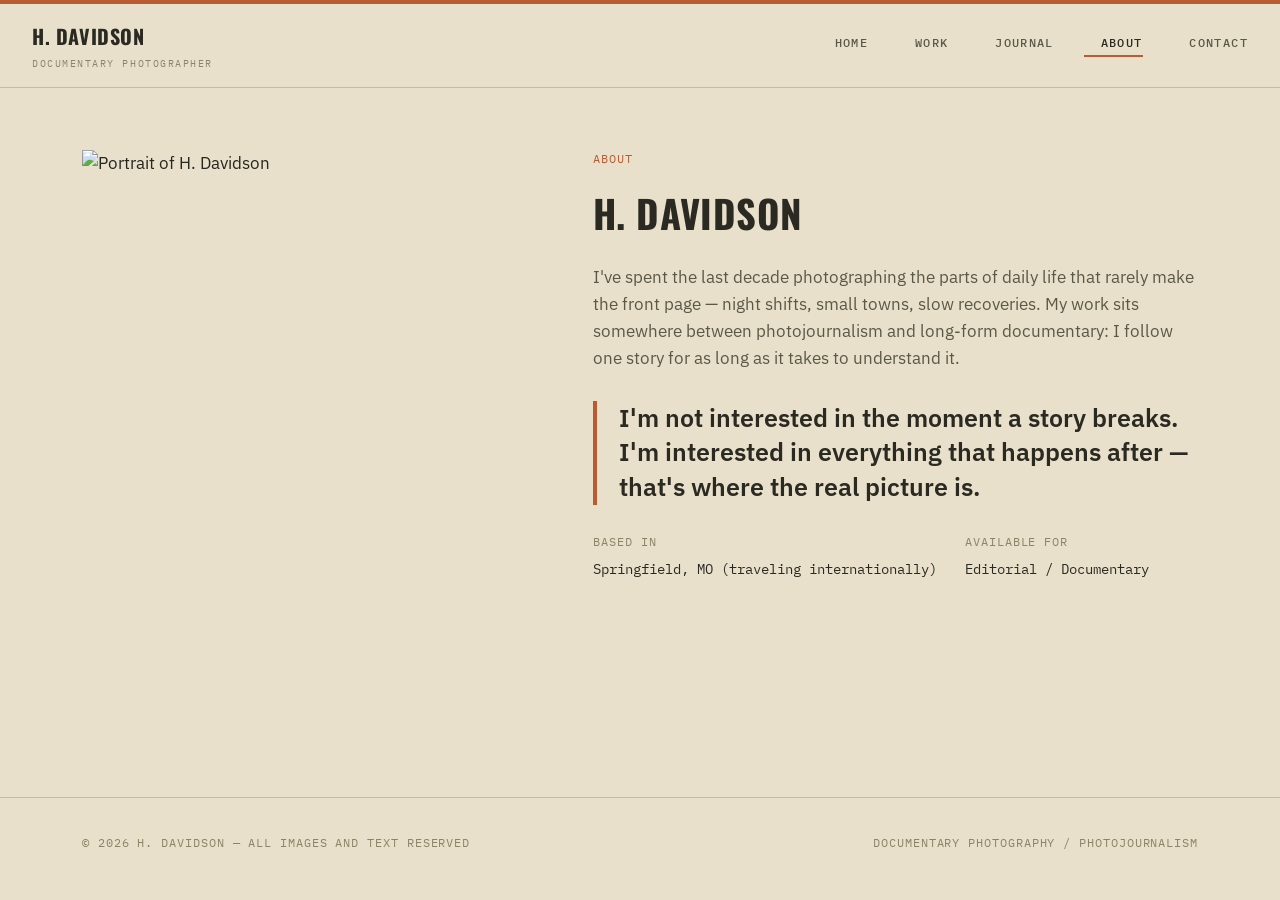
==== about.html @ dd1291f8 "Split into multi-page site with dedicated CMS-editable pages Break out about, contact, essay, journa" ====
<!DOCTYPE html>
<html lang="en">
<head>
<meta charset="UTF-8">
<meta name="viewport" content="width=device-width, initial-scale=1.0">
<title>About — H. Davidson</title>
<link rel="preconnect" href="https://fonts.googleapis.com">
<link rel="preconnect" href="https://fonts.gstatic.com" crossorigin>
<link href="https://fonts.googleapis.com/css2?family=Oswald:wght@400;500;600;700&family=IBM+Plex+Sans:wght@400;500;600;700&family=IBM+Plex+Mono:wght@400;500;600&display=swap" rel="stylesheet">
<link rel="stylesheet" href="style.css">
</head>
<body>

<header class="masthead" id="masthead" data-solid="true">
  <div class="nav-row">
    <a class="brand" href="index.html">H. Davidson
      <span class="sub">Documentary Photographer</span>
    </a>
    <button class="nav-toggle" id="navToggle" aria-label="Toggle navigation" aria-expanded="false">
      <span></span><span></span><span></span>
    </button>
    <nav class="links" id="navLinks">
      <a href="index.html">Home</a>
      <a href="work.html">Work</a>
      <a href="journal.html">Journal</a>
      <a href="about.html" class="active">About</a>
      <a href="contact.html">Contact</a>
    </nav>
  </div>
</header>

<main>
  <section style="padding-top:150px;">
    <div class="wrap about-grid">
      <div class="reveal">
        <img id="aboutPortrait" src="https://picsum.photos/seed/meridian-portrait/700/875" alt="Portrait of H. Davidson">
      </div>
      <div class="reveal">
        <div class="eyebrow mono" style="color:var(--archive-red); margin-bottom:14px;">About</div>
        <h2 style="font-size:clamp(1.8rem,3vw,2.6rem); font-weight:700; margin-bottom:20px;">H. Davidson</h2>
        <p id="aboutBio">Loading…</p>
        <blockquote id="aboutQuote"></blockquote>
        <div class="about-meta">
          <div><span class="mono">Based in</span><span class="val" id="aboutLocation">—</span></div>
          <div><span class="mono">Available for</span><span class="val">Editorial / Documentary</span></div>
        </div>
      </div>
    </div>
  </section>
</main>

<footer>
  <div class="wrap footer-row">
    <span class="mono">© 2026 H. Davidson — All images and text reserved</span>
    <span class="mono">Documentary Photography / Photojournalism</span>
  </div>
</footer>

<script src="site.js"></script>
<script>
  initSite();
  loadJSON('content/about.json').then(data => { renderAboutPage(data); initReveal(); });
</script>

</body>
</html>
---- style.css ----
:root{
  --paper:#E8E0CB;
  --paper-alt:#DCD0AE;
  --ink:#2B2A22;
  --ink-soft:#5B5847;
  --ash:#8A8468;
  --archive-red:#BC5B32;
  --field-green:#6E7548;
  --line:#C9BC98;
  --overlay-light:#F3ECDA;
  --max: 1180px;
}

*{box-sizing:border-box;}
html{scroll-behavior:smooth;}
body{
  margin:0;
  background:var(--paper);
  color:var(--ink);
  font-family:'IBM Plex Sans', Arial, sans-serif;
  font-size:17px;
  line-height:1.6;
  -webkit-font-smoothing:antialiased;
}
img{max-width:100%;display:block;}
a{color:inherit;}

h1,h2,h3,.display{
  font-family:'Oswald', 'Arial Narrow', sans-serif;
  font-weight:600;
  text-transform:uppercase;
  letter-spacing:0.01em;
  margin:0;
}
.mono{
  font-family:'IBM Plex Mono', monospace;
  letter-spacing:0.08em;
  text-transform:uppercase;
  font-size:0.72rem;
}
.wrap{max-width:var(--max); margin:0 auto; padding:0 32px;}

/* ============ NAV ============ */
header.masthead{
  position:fixed; top:0; left:0; right:0; z-index:100;
  background:rgba(232,224,203,0);
  border-top:4px solid var(--archive-red);
  border-bottom:1px solid rgba(201,188,152,0);
  transition:background .35s ease, border-color .35s ease;
}
header.masthead.scrolled, header.masthead.solid{
  background:rgba(232,224,203,0.95);
  border-bottom:1px solid var(--line);
  backdrop-filter:blur(6px);
}
.nav-row{
  display:flex; align-items:center; justify-content:space-between;
  padding:16px 32px;
}
.brand{
  font-family:'Oswald', sans-serif; font-weight:700; font-size:1.25rem;
  text-transform:uppercase; letter-spacing:0.03em; text-decoration:none; color:var(--ink);
}
.brand .sub{
  display:block; font-family:'IBM Plex Mono', monospace; font-size:0.6rem;
  letter-spacing:0.16em; text-transform:uppercase; color:var(--ash); margin-top:4px; font-weight:400;
}
nav.links{display:flex; gap:30px; align-items:center;}
nav.links a{
  text-decoration:none; font-family:'IBM Plex Mono', monospace;
  font-size:0.72rem; letter-spacing:0.12em; text-transform:uppercase;
  color:var(--ink-soft); position:relative; padding-bottom:4px; font-weight:500;
}
nav.links a::before{
  content:'/ '; color:var(--archive-red); opacity:0;
}
nav.links a::after{
  content:''; position:absolute; left:0; bottom:0; width:0; height:2px;
  background:var(--archive-red); transition:width .25s ease;
}
nav.links a:hover::after{width:100%;}
nav.links a.active{color:var(--ink);}
nav.links a.active::after{width:100%;}
.nav-toggle{display:none; background:none; border:none; cursor:pointer; padding:6px;}
.nav-toggle span{display:block; width:22px; height:2px; background:var(--ink); margin:5px 0; transition:.3s;}

@media (max-width:820px){
  nav.links{
    position:fixed; top:64px; left:0; right:0; background:var(--paper);
    flex-direction:column; align-items:flex-start; gap:0;
    border-bottom:1px solid var(--line);
    max-height:0; overflow:hidden; transition:max-height .3s ease;
  }
  nav.links.open{max-height:340px;}
  nav.links a{width:100%; padding:16px 32px; border-top:1px solid var(--line);}
  .nav-toggle{display:block;}
}

/* ============ HERO (home only) ============ */
.hero{
  position:relative; height:100vh; min-height:560px;
  display:flex; align-items:flex-end;
  overflow:hidden;
}
.hero img{
  position:absolute; inset:0; width:100%; height:100%; object-fit:cover;
  filter:grayscale(0.2) saturate(1.05) contrast(1.08);
}
.hero::after{
  content:''; position:absolute; inset:0;
  background:linear-gradient(180deg, rgba(20,17,10,0.08) 0%, rgba(20,17,10,0.22) 45%, rgba(20,17,10,0.88) 100%);
}
.hero-content{position:relative; z-index:2; color:var(--overlay-light); padding:0 32px 84px; width:100%;}
.hero-eyebrow{color:var(--archive-red); margin-bottom:18px; font-weight:600;}
.hero h1{
  font-size:clamp(2.6rem, 8vw, 6.4rem);
  font-weight:700; line-height:0.95; letter-spacing:0.01em;
}
.hero p.dek{
  font-family:'IBM Plex Sans', sans-serif; font-size:1.05rem; max-width:50ch;
  margin-top:22px; color:var(--ink-soft); font-weight:400;
}
.cta-link{
  display:inline-block; margin-top:32px; text-decoration:none;
  font-family:'IBM Plex Mono', monospace; font-size:0.78rem; letter-spacing:0.1em;
  text-transform:uppercase; color:var(--overlay-light); font-weight:600;
  border:2px solid var(--overlay-light); padding:13px 26px;
  transition:border-color .2s ease, background .2s ease, color .2s ease;
}
.cta-link:hover{background:var(--archive-red); border-color:var(--archive-red); color:var(--overlay-light);}
.scroll-cue{
  position:absolute; bottom:26px; left:32px; z-index:2;
  color:var(--overlay-light); display:flex; align-items:center; gap:10px;
}
.scroll-cue .line{width:36px; height:1px; background:var(--overlay-light); opacity:0.6;}

/* ============ HOME INTRO (below hero) ============ */
.home-intro{padding:88px 0; border-bottom:1px solid var(--line);}
.home-intro p{
  max-width:64ch; font-size:1.2rem; color:var(--ink-soft);
  font-family:'IBM Plex Sans', sans-serif; font-weight:400; line-height:1.6;
}

/* ============ PAGE HEADER (interior pages) ============ */
.page-hero{padding:150px 0 60px; border-bottom:1px solid var(--line);}
.page-hero .eyebrow{color:var(--archive-red); margin-bottom:14px; font-weight:600;}
.page-hero h1{font-size:clamp(2.2rem, 5vw, 3.6rem); font-weight:700;}
.page-hero p{max-width:56ch; color:var(--ash); font-size:1rem; margin-top:16px; font-family:'IBM Plex Sans', sans-serif;}

/* ============ SECTION SCAFFOLDING ============ */
section{padding:88px 0; border-bottom:1px solid var(--line);}
main section:last-of-type{border-bottom:none;}
.section-head{display:flex; align-items:flex-end; justify-content:space-between; gap:24px; margin-bottom:56px; flex-wrap:wrap;}
.section-head .eyebrow{color:var(--archive-red); margin-bottom:10px; font-weight:600;}
.section-head h2{font-size:clamp(1.5rem, 3vw, 2.1rem); font-weight:700;}
.section-head p{max-width:46ch; color:var(--ash); font-size:0.95rem; margin-top:10px; font-family:'IBM Plex Sans', sans-serif;}

.reveal{opacity:0; transform:translateY(18px); transition:opacity .7s ease, transform .7s ease;}
.reveal.in{opacity:1; transform:translateY(0);}
@media (prefers-reduced-motion: reduce){
  .reveal{opacity:1; transform:none; transition:none;}
  html{scroll-behavior:auto;}
}

/* ============ CONTACT SHEET (signature motif) ============ */
.sprocket-strip{
  height:14px;
  background-image:radial-gradient(circle, var(--ink) 1.6px, transparent 2px);
  background-size:22px 14px;
  background-repeat:repeat-x;
  background-position:center;
  opacity:0.22;
}
.contact-sheet{
  background:var(--paper-alt); border-top:1px solid var(--line); border-bottom:1px solid var(--line);
  padding:2px 0;
}
.frames{
  display:grid; grid-template-columns:repeat(3, 1fr); gap:1px;
  background:var(--line);
}
.frame{
  position:relative; background:#2B2820; overflow:hidden;
  aspect-ratio:4/5;
}
.frame img{width:100%; height:100%; object-fit:cover; opacity:0.94; filter:grayscale(0.15) saturate(1.05); transition:transform .6s ease, opacity .3s ease, filter .3s ease;}
.frame:hover img{transform:scale(1.045); opacity:1; filter:grayscale(0);}
.frame-label{
  position:absolute; top:10px; left:10px; z-index:2;
  color:var(--overlay-light); font-family:'IBM Plex Mono',monospace; font-size:0.62rem;
  letter-spacing:0.1em; text-transform:uppercase; font-weight:600;
  background:var(--archive-red); padding:4px 8px;
}
.frame-cap{
  position:absolute; bottom:0; left:0; right:0; z-index:2; padding:12px 12px 10px;
  background:linear-gradient(0deg, rgba(20,17,10,0.9), transparent);
  color:var(--overlay-light); font-family:'IBM Plex Mono',monospace; font-size:0.66rem; letter-spacing:0.04em;
}

/* ============ WORK / STORIES ============ */
.story{
  display:grid; grid-template-columns:1.1fr 1fr; gap:56px; align-items:center;
  padding:64px 0;
}
.story:not(:last-child){border-bottom:1px solid var(--line);}
.story.reverse{grid-template-columns:1fr 1.1fr;}
.story.reverse .story-media{order:2;}
.story.reverse .story-text{order:1;}
.story-media img{width:100%; aspect-ratio:5/4; object-fit:cover; filter:grayscale(0.15) saturate(1.05) contrast(1.03);}
.story-eyebrow{color:var(--field-green); margin-bottom:14px; font-weight:600;}
.story h3{font-size:clamp(1.5rem, 2.6vw, 2.2rem); font-weight:700; margin-bottom:16px;}
.story p{color:var(--ink-soft); font-size:0.98rem; font-family:'IBM Plex Sans', sans-serif;}
.story-link{
  display:inline-block; margin-top:18px; font-family:'IBM Plex Mono', monospace;
  font-size:0.72rem; letter-spacing:0.1em; text-transform:uppercase; font-weight:600;
  text-decoration:none; color:var(--archive-red); border-bottom:2px solid var(--archive-red); padding-bottom:2px;
}
.story-thumbs{display:grid; grid-template-columns:repeat(3,1fr); gap:8px; margin-top:18px;}
.story-thumbs img{aspect-ratio:1/1; object-fit:cover; filter:grayscale(0.15) saturate(1.05);}

@media (max-width:820px){
  .story, .story.reverse{grid-template-columns:1fr; gap:24px;}
  .story.reverse .story-media, .story.reverse .story-text{order:0;}
}

/* ============ JOURNAL ============ */
.journal-list{display:flex; flex-direction:column;}
.journal-entry{
  display:grid; grid-template-columns:150px 1fr; gap:32px;
  padding:32px 0; border-top:1px solid var(--line);
}
.journal-entry:last-child{border-bottom:1px solid var(--line);}
.journal-date{color:var(--ash); padding-top:4px; font-weight:600;}
.journal-entry h3{font-size:1.4rem; font-weight:700; margin-bottom:10px;}
.journal-entry p{color:var(--ink-soft); font-size:0.95rem; margin:0 0 12px; font-family:'IBM Plex Sans', sans-serif;}
.journal-entry a{
  font-family:'IBM Plex Mono',monospace; font-size:0.68rem; letter-spacing:0.1em; font-weight:600;
  text-transform:uppercase; text-decoration:none; color:var(--archive-red);
}
@media (max-width:600px){
  .journal-entry{grid-template-columns:1fr; gap:10px;}
}

/* ============ ABOUT ============ */
.about-grid{display:grid; grid-template-columns:0.85fr 1.15fr; gap:64px; align-items:start;}
.about-grid img{width:100%; aspect-ratio:4/5; object-fit:cover; filter:grayscale(0.2) saturate(1.05) contrast(1.05);}
blockquote{
  font-family:'IBM Plex Sans', sans-serif; font-weight:600; font-style:normal;
  font-size:clamp(1.25rem, 2.2vw, 1.55rem); line-height:1.4; margin:28px 0;
  color:var(--ink); border-left:4px solid var(--archive-red); padding-left:22px;
}
.about-grid p{color:var(--ink-soft); font-family:'IBM Plex Sans', sans-serif;}
.about-meta{display:flex; gap:28px; margin-top:28px; flex-wrap:wrap;}
.about-meta div .mono{color:var(--ash); display:block; margin-bottom:4px;}
.about-meta div span.val{font-family:'IBM Plex Mono',monospace; font-size:0.85rem;}
@media (max-width:820px){.about-grid{grid-template-columns:1fr;}}

/* ============ CONTACT ============ */
.contact-grid{display:grid; grid-template-columns:1fr 1fr; gap:64px;}
form .field{margin-bottom:20px;}
form label{display:block; margin-bottom:8px; font-weight:600;}
form input, form textarea{
  width:100%; background:transparent; border:none; border-bottom:1px solid var(--line);
  padding:10px 2px; font-family:'IBM Plex Sans', sans-serif; font-size:1rem; color:var(--ink);
  transition:border-color .2s ease;
}
form input:focus, form textarea:focus{outline:none; border-bottom-color:var(--archive-red);}
form textarea{resize:vertical; min-height:100px;}
button.submit{
  margin-top:8px; background:var(--ink); color:var(--paper); border:2px solid var(--ink);
  font-family:'IBM Plex Mono',monospace; font-size:0.75rem; letter-spacing:0.12em; text-transform:uppercase; font-weight:600;
  padding:14px 28px; cursor:pointer; transition:background .2s ease, border-color .2s ease, color .2s ease;
}
button.submit:hover{background:var(--archive-red); border-color:var(--archive-red); color:var(--overlay-light);}
button.submit:focus-visible, a:focus-visible, nav.links a:focus-visible{outline:2px solid var(--archive-red); outline-offset:3px;}
.form-note{margin-top:14px; color:var(--field-green); display:none; font-weight:600;}
.form-note.show{display:block;}

.press-card{border:1px solid var(--line); padding:32px; background:var(--paper-alt);}
.press-card .row{padding:14px 0; border-top:1px solid var(--line);}
.press-card .row:first-of-type{border-top:none;}
.press-card .row span.val{font-family:'IBM Plex Mono',monospace; font-size:0.9rem;}
.social-row{display:flex; gap:18px; margin-top:18px;}
.social-row a{font-family:'IBM Plex Mono',monospace; font-size:0.72rem; text-decoration:none; letter-spacing:0.08em; font-weight:600; text-transform:uppercase; border-bottom:2px solid var(--archive-red); color:var(--ink);}

@media (max-width:820px){.contact-grid{grid-template-columns:1fr;}}

/* ============ ESSAY / PROJECT PAGE ============ */
.essay-head{padding:150px 0 48px;}
.essay-eyebrow{color:var(--archive-red); margin-bottom:16px; font-weight:600;}
.essay-head h1{
  font-family:'Oswald', sans-serif; font-weight:700;
  font-size:clamp(2.2rem, 5.5vw, 3.8rem); line-height:1.0; margin:0 0 24px;
}
.essay-head p{color:var(--ink-soft); font-size:1.05rem; max-width:60ch; font-family:'IBM Plex Sans', sans-serif;}
.stream{padding-bottom:64px; max-width:900px;}
.stream figure{margin:0 0 8px;}
.stream img{width:100%; object-fit:cover; background:#2B2820; filter:grayscale(0.15) saturate(1.05) contrast(1.03);}
.stream figcaption{color:var(--ash); font-family:'IBM Plex Mono', monospace; font-size:0.72rem; letter-spacing:0.05em; padding:10px 2px 40px;}
.nav-between{
  border-top:1px solid var(--line); padding:36px 0 90px; max-width:900px;
  display:flex; justify-content:space-between; gap:24px; flex-wrap:wrap;
}
.nav-between a{text-decoration:none; font-family:'IBM Plex Mono', monospace; font-size:0.75rem; letter-spacing:0.1em; font-weight:600; text-transform:uppercase; color:var(--ink-soft);}
.nav-between a:hover{color:var(--archive-red);}
.nav-between .dir{display:block; color:var(--archive-red); font-size:0.65rem; margin-bottom:6px;}
.not-found, .loading{padding:160px 32px; text-align:center; color:var(--ash); font-family:'IBM Plex Mono', monospace;}

/* ============ FOOTER ============ */
footer{padding:36px 0; border-top:1px solid var(--line);}
.footer-row{display:flex; justify-content:space-between; align-items:center; flex-wrap:wrap; gap:12px; color:var(--ash);}
.footer-row .mono{color:var(--ash);}

::selection{background:var(--archive-red); color:var(--overlay-light);}
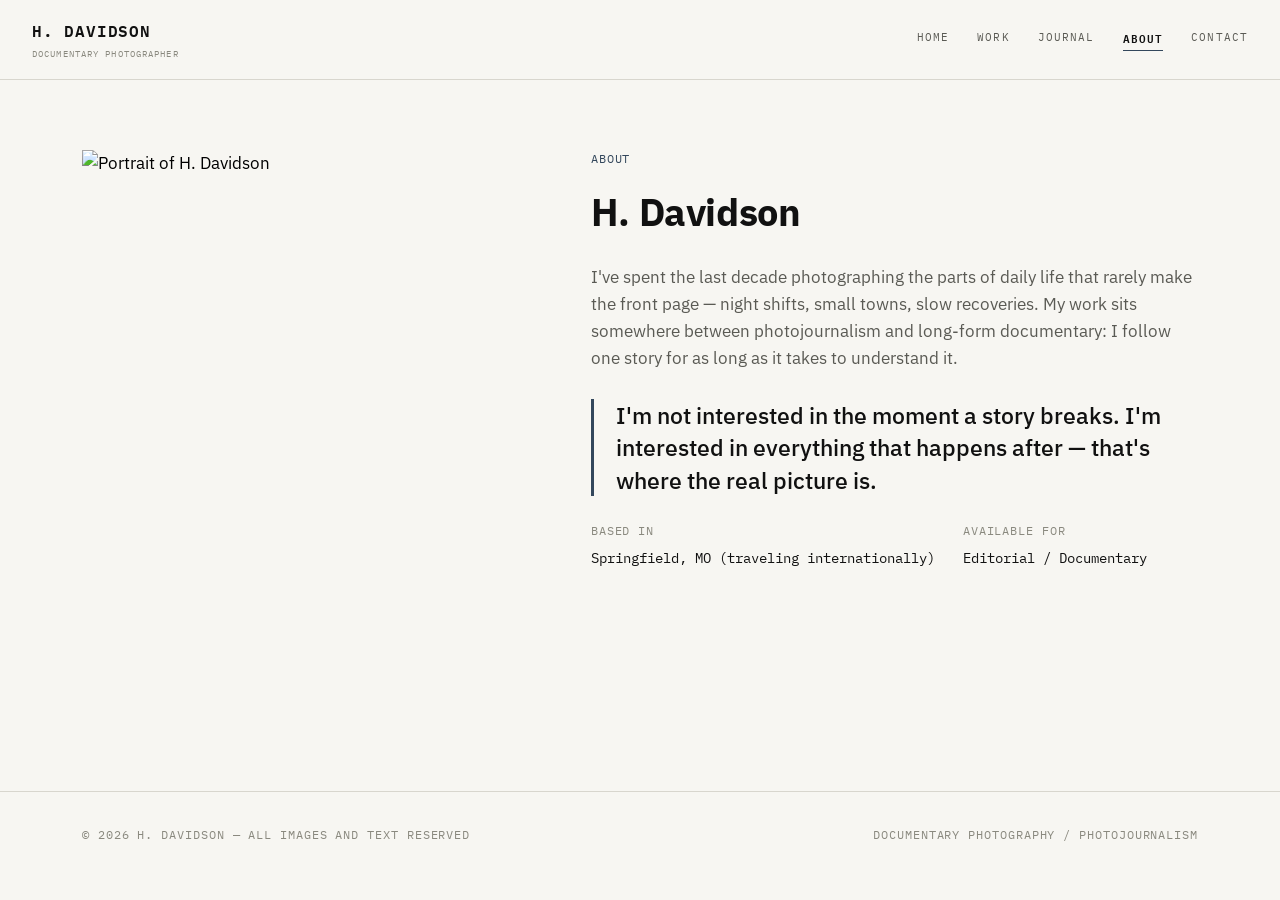
==== commit 3b243043: "Add photo lightbox to essay page, refresh site palette and journal format Reworks color scheme and t" ====
--- a/about.html
+++ b/about.html
@@ -6,7 +6,7 @@
 <title>About — H. Davidson</title>
 <link rel="preconnect" href="https://fonts.googleapis.com">
 <link rel="preconnect" href="https://fonts.gstatic.com" crossorigin>
-<link href="https://fonts.googleapis.com/css2?family=Oswald:wght@400;500;600;700&family=IBM+Plex+Sans:wght@400;500;600;700&family=IBM+Plex+Mono:wght@400;500;600&display=swap" rel="stylesheet">
+<link href="https://fonts.googleapis.com/css2?family=IBM+Plex+Sans:wght@400;500;600;700&family=IBM+Plex+Mono:wght@400;500;600&display=swap" rel="stylesheet">
 <link rel="stylesheet" href="style.css">
 </head>
 <body>
--- a/style.css
+++ b/style.css
@@ -1,13 +1,13 @@
 :root{
-  --paper:#E8E0CB;
-  --paper-alt:#DCD0AE;
-  --ink:#2B2A22;
-  --ink-soft:#5B5847;
-  --ash:#8A8468;
-  --archive-red:#BC5B32;
-  --field-green:#6E7548;
-  --line:#C9BC98;
-  --overlay-light:#F3ECDA;
+  --paper:#F7F6F2;
+  --paper-alt:#EDECE6;
+  --ink:#111111;
+  --ink-soft:#5A5A54;
+  --ash:#8A897F;
+  --archive-red:#33475C;
+  --field-green:#5C6B54;
+  --line:#D8D6CE;
+  --overlay-light:#F7F6F2;
   --max: 1180px;
 }
 
@@ -26,10 +26,9 @@
 a{color:inherit;}
 
 h1,h2,h3,.display{
-  font-family:'Oswald', 'Arial Narrow', sans-serif;
-  font-weight:600;
-  text-transform:uppercase;
-  letter-spacing:0.01em;
+  font-family:'IBM Plex Sans', Arial, sans-serif;
+  font-weight:700;
+  letter-spacing:-0.01em;
   margin:0;
 }
 .mono{
@@ -43,43 +42,39 @@
 /* ============ NAV ============ */
 header.masthead{
   position:fixed; top:0; left:0; right:0; z-index:100;
-  background:rgba(232,224,203,0);
-  border-top:4px solid var(--archive-red);
-  border-bottom:1px solid rgba(201,188,152,0);
+  background:rgba(247,246,242,0);
+  border-bottom:1px solid rgba(216,214,206,0);
   transition:background .35s ease, border-color .35s ease;
 }
 header.masthead.scrolled, header.masthead.solid{
-  background:rgba(232,224,203,0.95);
+  background:rgba(247,246,242,0.96);
   border-bottom:1px solid var(--line);
   backdrop-filter:blur(6px);
 }
 .nav-row{
   display:flex; align-items:center; justify-content:space-between;
-  padding:16px 32px;
+  padding:18px 32px;
 }
 .brand{
-  font-family:'Oswald', sans-serif; font-weight:700; font-size:1.25rem;
-  text-transform:uppercase; letter-spacing:0.03em; text-decoration:none; color:var(--ink);
+  font-family:'IBM Plex Mono', monospace; font-weight:600; font-size:1rem;
+  text-transform:uppercase; letter-spacing:0.05em; text-decoration:none; color:var(--ink);
 }
 .brand .sub{
-  display:block; font-family:'IBM Plex Mono', monospace; font-size:0.6rem;
-  letter-spacing:0.16em; text-transform:uppercase; color:var(--ash); margin-top:4px; font-weight:400;
-}
-nav.links{display:flex; gap:30px; align-items:center;}
+  display:block; font-family:'IBM Plex Mono', monospace; font-size:0.58rem;
+  letter-spacing:0.12em; text-transform:uppercase; color:var(--ash); margin-top:3px; font-weight:400;
+}
+nav.links{display:flex; gap:28px; align-items:center;}
 nav.links a{
   text-decoration:none; font-family:'IBM Plex Mono', monospace;
-  font-size:0.72rem; letter-spacing:0.12em; text-transform:uppercase;
-  color:var(--ink-soft); position:relative; padding-bottom:4px; font-weight:500;
-}
-nav.links a::before{
-  content:'/ '; color:var(--archive-red); opacity:0;
+  font-size:0.7rem; letter-spacing:0.1em; text-transform:uppercase;
+  color:var(--ink-soft); position:relative; padding-bottom:4px;
 }
 nav.links a::after{
-  content:''; position:absolute; left:0; bottom:0; width:0; height:2px;
+  content:''; position:absolute; left:0; bottom:0; width:0; height:1px;
   background:var(--archive-red); transition:width .25s ease;
 }
 nav.links a:hover::after{width:100%;}
-nav.links a.active{color:var(--ink);}
+nav.links a.active{color:var(--ink); font-weight:600;}
 nav.links a.active::after{width:100%;}
 .nav-toggle{display:none; background:none; border:none; cursor:pointer; padding:6px;}
 .nav-toggle span{display:block; width:22px; height:2px; background:var(--ink); margin:5px 0; transition:.3s;}
@@ -104,27 +99,35 @@
 }
 .hero img{
   position:absolute; inset:0; width:100%; height:100%; object-fit:cover;
-  filter:grayscale(0.2) saturate(1.05) contrast(1.08);
+  filter:contrast(1.2) saturate(1.05);
 }
 .hero::after{
   content:''; position:absolute; inset:0;
-  background:linear-gradient(180deg, rgba(20,17,10,0.08) 0%, rgba(20,17,10,0.22) 45%, rgba(20,17,10,0.88) 100%);
-}
-.hero-content{position:relative; z-index:2; color:var(--overlay-light); padding:0 32px 84px; width:100%;}
-.hero-eyebrow{color:var(--archive-red); margin-bottom:18px; font-weight:600;}
+  background:linear-gradient(180deg, rgba(17,17,17,0.05) 0%, rgba(17,17,17,0.18) 40%, rgba(17,17,17,0.85) 100%);
+}
+.hero-content{position:relative; z-index:2; padding:0 32px 84px; width:100%;}
+.hero-text-panel{
+  display:inline-block;
+  background:rgba(247,246,242,0.96);
+  padding:30px 34px;
+  max-width:600px;
+  border-left:3px solid var(--archive-red);
+}
+.hero-eyebrow{color:var(--archive-red); margin-bottom:14px; font-weight:600;}
 .hero h1{
-  font-size:clamp(2.6rem, 8vw, 6.4rem);
-  font-weight:700; line-height:0.95; letter-spacing:0.01em;
+  color:var(--ink);
+  font-size:clamp(2.1rem, 6vw, 4rem);
+  font-weight:700; line-height:1.0; letter-spacing:-0.01em;
 }
 .hero p.dek{
-  font-family:'IBM Plex Sans', sans-serif; font-size:1.05rem; max-width:50ch;
-  margin-top:22px; color:var(--ink-soft); font-weight:400;
+  font-family:'IBM Plex Sans', sans-serif; font-size:1.02rem; max-width:48ch;
+  margin-top:16px; color:var(--ink-soft); font-weight:400;
 }
 .cta-link{
-  display:inline-block; margin-top:32px; text-decoration:none;
-  font-family:'IBM Plex Mono', monospace; font-size:0.78rem; letter-spacing:0.1em;
-  text-transform:uppercase; color:var(--overlay-light); font-weight:600;
-  border:2px solid var(--overlay-light); padding:13px 26px;
+  display:inline-block; margin-top:22px; text-decoration:none;
+  font-family:'IBM Plex Mono', monospace; font-size:0.74rem; letter-spacing:0.1em;
+  text-transform:uppercase; color:var(--ink); font-weight:600;
+  border:1px solid var(--ink); padding:12px 24px;
   transition:border-color .2s ease, background .2s ease, color .2s ease;
 }
 .cta-link:hover{background:var(--archive-red); border-color:var(--archive-red); color:var(--overlay-light);}
@@ -132,28 +135,28 @@
   position:absolute; bottom:26px; left:32px; z-index:2;
   color:var(--overlay-light); display:flex; align-items:center; gap:10px;
 }
-.scroll-cue .line{width:36px; height:1px; background:var(--overlay-light); opacity:0.6;}
+.scroll-cue .line{width:36px; height:1px; background:var(--overlay-light); opacity:0.8;}
 
 /* ============ HOME INTRO (below hero) ============ */
-.home-intro{padding:88px 0; border-bottom:1px solid var(--line);}
+.home-intro{padding:80px 0; border-bottom:1px solid var(--line);}
 .home-intro p{
-  max-width:64ch; font-size:1.2rem; color:var(--ink-soft);
+  max-width:64ch; font-size:1.1rem; color:var(--ink-soft);
   font-family:'IBM Plex Sans', sans-serif; font-weight:400; line-height:1.6;
 }
 
 /* ============ PAGE HEADER (interior pages) ============ */
-.page-hero{padding:150px 0 60px; border-bottom:1px solid var(--line);}
+.page-hero{padding:140px 0 56px; border-bottom:1px solid var(--line);}
 .page-hero .eyebrow{color:var(--archive-red); margin-bottom:14px; font-weight:600;}
-.page-hero h1{font-size:clamp(2.2rem, 5vw, 3.6rem); font-weight:700;}
-.page-hero p{max-width:56ch; color:var(--ash); font-size:1rem; margin-top:16px; font-family:'IBM Plex Sans', sans-serif;}
+.page-hero h1{font-size:clamp(1.9rem, 4vw, 3rem); font-weight:700;}
+.page-hero p{max-width:56ch; color:var(--ink-soft); font-size:1rem; margin-top:14px; font-family:'IBM Plex Sans', sans-serif;}
 
 /* ============ SECTION SCAFFOLDING ============ */
-section{padding:88px 0; border-bottom:1px solid var(--line);}
+section{padding:80px 0; border-bottom:1px solid var(--line);}
 main section:last-of-type{border-bottom:none;}
-.section-head{display:flex; align-items:flex-end; justify-content:space-between; gap:24px; margin-bottom:56px; flex-wrap:wrap;}
+.section-head{display:flex; align-items:flex-end; justify-content:space-between; gap:24px; margin-bottom:52px; flex-wrap:wrap;}
 .section-head .eyebrow{color:var(--archive-red); margin-bottom:10px; font-weight:600;}
-.section-head h2{font-size:clamp(1.5rem, 3vw, 2.1rem); font-weight:700;}
-.section-head p{max-width:46ch; color:var(--ash); font-size:0.95rem; margin-top:10px; font-family:'IBM Plex Sans', sans-serif;}
+.section-head h2{font-size:clamp(1.4rem, 2.6vw, 1.9rem); font-weight:700;}
+.section-head p{max-width:46ch; color:var(--ink-soft); font-size:0.95rem; margin-top:10px; font-family:'IBM Plex Sans', sans-serif;}
 
 .reveal{opacity:0; transform:translateY(18px); transition:opacity .7s ease, transform .7s ease;}
 .reveal.in{opacity:1; transform:translateY(0);}
@@ -162,101 +165,93 @@
   html{scroll-behavior:auto;}
 }
 
-/* ============ CONTACT SHEET (signature motif) ============ */
-.sprocket-strip{
-  height:14px;
-  background-image:radial-gradient(circle, var(--ink) 1.6px, transparent 2px);
-  background-size:22px 14px;
-  background-repeat:repeat-x;
-  background-position:center;
-  opacity:0.22;
-}
+/* ============ DISPATCHES STRIP ============ */
 .contact-sheet{
   background:var(--paper-alt); border-top:1px solid var(--line); border-bottom:1px solid var(--line);
-  padding:2px 0;
 }
 .frames{
   display:grid; grid-template-columns:repeat(3, 1fr); gap:1px;
   background:var(--line);
 }
 .frame{
-  position:relative; background:#2B2820; overflow:hidden;
+  position:relative; background:var(--paper); overflow:hidden;
   aspect-ratio:4/5;
 }
-.frame img{width:100%; height:100%; object-fit:cover; opacity:0.94; filter:grayscale(0.15) saturate(1.05); transition:transform .6s ease, opacity .3s ease, filter .3s ease;}
-.frame:hover img{transform:scale(1.045); opacity:1; filter:grayscale(0);}
+.frame img{width:100%; height:100%; object-fit:cover; filter:contrast(1.15) saturate(1.05); transition:transform .6s ease;}
+.frame:hover img{transform:scale(1.04);}
 .frame-label{
   position:absolute; top:10px; left:10px; z-index:2;
-  color:var(--overlay-light); font-family:'IBM Plex Mono',monospace; font-size:0.62rem;
-  letter-spacing:0.1em; text-transform:uppercase; font-weight:600;
-  background:var(--archive-red); padding:4px 8px;
+  color:var(--overlay-light); font-family:'IBM Plex Mono',monospace; font-size:0.6rem;
+  letter-spacing:0.08em; text-transform:uppercase; font-weight:600;
+  background:rgba(17,17,17,0.7); padding:4px 8px;
 }
 .frame-cap{
   position:absolute; bottom:0; left:0; right:0; z-index:2; padding:12px 12px 10px;
-  background:linear-gradient(0deg, rgba(20,17,10,0.9), transparent);
-  color:var(--overlay-light); font-family:'IBM Plex Mono',monospace; font-size:0.66rem; letter-spacing:0.04em;
+  background:linear-gradient(0deg, rgba(17,17,17,0.75), transparent);
+  color:var(--overlay-light); font-family:'IBM Plex Mono',monospace; font-size:0.65rem; letter-spacing:0.04em;
 }
 
 /* ============ WORK / STORIES ============ */
 .story{
-  display:grid; grid-template-columns:1.1fr 1fr; gap:56px; align-items:center;
-  padding:64px 0;
+  display:grid; grid-template-columns:1.1fr 1fr; gap:52px; align-items:center;
+  padding:60px 0;
 }
 .story:not(:last-child){border-bottom:1px solid var(--line);}
 .story.reverse{grid-template-columns:1fr 1.1fr;}
 .story.reverse .story-media{order:2;}
 .story.reverse .story-text{order:1;}
-.story-media img{width:100%; aspect-ratio:5/4; object-fit:cover; filter:grayscale(0.15) saturate(1.05) contrast(1.03);}
-.story-eyebrow{color:var(--field-green); margin-bottom:14px; font-weight:600;}
-.story h3{font-size:clamp(1.5rem, 2.6vw, 2.2rem); font-weight:700; margin-bottom:16px;}
-.story p{color:var(--ink-soft); font-size:0.98rem; font-family:'IBM Plex Sans', sans-serif;}
+.story-media img{width:100%; aspect-ratio:5/4; object-fit:cover; filter:contrast(1.15) saturate(1.05);}
+.story-eyebrow{color:var(--field-green); margin-bottom:12px; font-weight:600;}
+.story h3{font-size:clamp(1.4rem, 2.2vw, 1.9rem); font-weight:700; margin-bottom:14px;}
+.story p{color:var(--ink-soft); font-size:0.97rem; font-family:'IBM Plex Sans', sans-serif;}
 .story-link{
-  display:inline-block; margin-top:18px; font-family:'IBM Plex Mono', monospace;
-  font-size:0.72rem; letter-spacing:0.1em; text-transform:uppercase; font-weight:600;
-  text-decoration:none; color:var(--archive-red); border-bottom:2px solid var(--archive-red); padding-bottom:2px;
-}
-.story-thumbs{display:grid; grid-template-columns:repeat(3,1fr); gap:8px; margin-top:18px;}
-.story-thumbs img{aspect-ratio:1/1; object-fit:cover; filter:grayscale(0.15) saturate(1.05);}
+  display:inline-block; margin-top:16px; font-family:'IBM Plex Mono', monospace;
+  font-size:0.72rem; letter-spacing:0.08em; text-transform:uppercase; font-weight:600;
+  text-decoration:none; color:var(--archive-red); border-bottom:1px solid var(--archive-red); padding-bottom:2px;
+}
+.story-thumbs{display:grid; grid-template-columns:repeat(3,1fr); gap:8px; margin-top:16px;}
+.story-thumbs img{aspect-ratio:1/1; object-fit:cover; filter:contrast(1.15) saturate(1.05);}
 
 @media (max-width:820px){
-  .story, .story.reverse{grid-template-columns:1fr; gap:24px;}
+  .story, .story.reverse{grid-template-columns:1fr; gap:22px;}
   .story.reverse .story-media, .story.reverse .story-text{order:0;}
 }
 
-/* ============ JOURNAL ============ */
+/* ============ JOURNAL — story-behind-the-photo format ============ */
 .journal-list{display:flex; flex-direction:column;}
 .journal-entry{
-  display:grid; grid-template-columns:150px 1fr; gap:32px;
-  padding:32px 0; border-top:1px solid var(--line);
+  display:grid; grid-template-columns:0.9fr 1.1fr; gap:44px; align-items:center;
+  padding:56px 0; border-top:1px solid var(--line);
 }
 .journal-entry:last-child{border-bottom:1px solid var(--line);}
-.journal-date{color:var(--ash); padding-top:4px; font-weight:600;}
-.journal-entry h3{font-size:1.4rem; font-weight:700; margin-bottom:10px;}
-.journal-entry p{color:var(--ink-soft); font-size:0.95rem; margin:0 0 12px; font-family:'IBM Plex Sans', sans-serif;}
-.journal-entry a{
-  font-family:'IBM Plex Mono',monospace; font-size:0.68rem; letter-spacing:0.1em; font-weight:600;
-  text-transform:uppercase; text-decoration:none; color:var(--archive-red);
-}
-@media (max-width:600px){
-  .journal-entry{grid-template-columns:1fr; gap:10px;}
+.journal-entry.reverse{grid-template-columns:1.1fr 0.9fr;}
+.journal-entry.reverse .journal-photo{order:2;}
+.journal-entry.reverse .journal-text{order:1;}
+.journal-photo img{width:100%; aspect-ratio:4/5; object-fit:cover; filter:contrast(1.15) saturate(1.05);}
+.journal-date{color:var(--archive-red); margin-bottom:10px; font-weight:600;}
+.journal-entry h3{font-size:1.4rem; font-weight:700; margin-bottom:14px;}
+.journal-entry .journal-story{color:var(--ink-soft); font-size:0.97rem; line-height:1.65; font-family:'IBM Plex Sans', sans-serif;}
+@media (max-width:820px){
+  .journal-entry, .journal-entry.reverse{grid-template-columns:1fr; gap:20px;}
+  .journal-entry.reverse .journal-photo, .journal-entry.reverse .journal-text{order:0;}
 }
 
 /* ============ ABOUT ============ */
-.about-grid{display:grid; grid-template-columns:0.85fr 1.15fr; gap:64px; align-items:start;}
-.about-grid img{width:100%; aspect-ratio:4/5; object-fit:cover; filter:grayscale(0.2) saturate(1.05) contrast(1.05);}
+.about-grid{display:grid; grid-template-columns:0.85fr 1.15fr; gap:60px; align-items:start;}
+.about-grid img{width:100%; aspect-ratio:4/5; object-fit:cover; filter:contrast(1.15) saturate(1.05);}
 blockquote{
-  font-family:'IBM Plex Sans', sans-serif; font-weight:600; font-style:normal;
-  font-size:clamp(1.25rem, 2.2vw, 1.55rem); line-height:1.4; margin:28px 0;
-  color:var(--ink); border-left:4px solid var(--archive-red); padding-left:22px;
+  font-family:'IBM Plex Sans', sans-serif; font-weight:500; font-style:normal;
+  font-size:clamp(1.2rem, 2vw, 1.45rem); line-height:1.4; margin:26px 0;
+  color:var(--ink); border-left:3px solid var(--archive-red); padding-left:22px;
 }
 .about-grid p{color:var(--ink-soft); font-family:'IBM Plex Sans', sans-serif;}
-.about-meta{display:flex; gap:28px; margin-top:28px; flex-wrap:wrap;}
+.about-meta{display:flex; gap:28px; margin-top:26px; flex-wrap:wrap;}
 .about-meta div .mono{color:var(--ash); display:block; margin-bottom:4px;}
 .about-meta div span.val{font-family:'IBM Plex Mono',monospace; font-size:0.85rem;}
 @media (max-width:820px){.about-grid{grid-template-columns:1fr;}}
 
 /* ============ CONTACT ============ */
-.contact-grid{display:grid; grid-template-columns:1fr 1fr; gap:64px;}
+.contact-grid{display:grid; grid-template-columns:1fr 1fr; gap:60px;}
 form .field{margin-bottom:20px;}
 form label{display:block; margin-bottom:8px; font-weight:600;}
 form input, form textarea{
@@ -267,47 +262,47 @@
 form input:focus, form textarea:focus{outline:none; border-bottom-color:var(--archive-red);}
 form textarea{resize:vertical; min-height:100px;}
 button.submit{
-  margin-top:8px; background:var(--ink); color:var(--paper); border:2px solid var(--ink);
-  font-family:'IBM Plex Mono',monospace; font-size:0.75rem; letter-spacing:0.12em; text-transform:uppercase; font-weight:600;
-  padding:14px 28px; cursor:pointer; transition:background .2s ease, border-color .2s ease, color .2s ease;
-}
-button.submit:hover{background:var(--archive-red); border-color:var(--archive-red); color:var(--overlay-light);}
+  margin-top:8px; background:var(--ink); color:var(--paper); border:1px solid var(--ink);
+  font-family:'IBM Plex Mono',monospace; font-size:0.74rem; letter-spacing:0.1em; text-transform:uppercase; font-weight:600;
+  padding:13px 26px; cursor:pointer; transition:background .2s ease, border-color .2s ease;
+}
+button.submit:hover{background:var(--archive-red); border-color:var(--archive-red);}
 button.submit:focus-visible, a:focus-visible, nav.links a:focus-visible{outline:2px solid var(--archive-red); outline-offset:3px;}
 .form-note{margin-top:14px; color:var(--field-green); display:none; font-weight:600;}
 .form-note.show{display:block;}
 
-.press-card{border:1px solid var(--line); padding:32px; background:var(--paper-alt);}
+.press-card{border:1px solid var(--line); padding:30px; background:var(--paper-alt);}
 .press-card .row{padding:14px 0; border-top:1px solid var(--line);}
 .press-card .row:first-of-type{border-top:none;}
 .press-card .row span.val{font-family:'IBM Plex Mono',monospace; font-size:0.9rem;}
 .social-row{display:flex; gap:18px; margin-top:18px;}
-.social-row a{font-family:'IBM Plex Mono',monospace; font-size:0.72rem; text-decoration:none; letter-spacing:0.08em; font-weight:600; text-transform:uppercase; border-bottom:2px solid var(--archive-red); color:var(--ink);}
+.social-row a{font-family:'IBM Plex Mono',monospace; font-size:0.7rem; text-decoration:none; letter-spacing:0.06em; font-weight:600; text-transform:uppercase; border-bottom:1px solid var(--archive-red); color:var(--ink);}
 
 @media (max-width:820px){.contact-grid{grid-template-columns:1fr;}}
 
 /* ============ ESSAY / PROJECT PAGE ============ */
-.essay-head{padding:150px 0 48px;}
+.essay-head{padding:140px 0 48px;}
 .essay-eyebrow{color:var(--archive-red); margin-bottom:16px; font-weight:600;}
 .essay-head h1{
-  font-family:'Oswald', sans-serif; font-weight:700;
-  font-size:clamp(2.2rem, 5.5vw, 3.8rem); line-height:1.0; margin:0 0 24px;
-}
-.essay-head p{color:var(--ink-soft); font-size:1.05rem; max-width:60ch; font-family:'IBM Plex Sans', sans-serif;}
-.stream{padding-bottom:64px; max-width:900px;}
+  font-family:'IBM Plex Sans', sans-serif; font-weight:700;
+  font-size:clamp(2rem, 4.5vw, 3.2rem); line-height:1.05; margin:0 0 22px;
+}
+.essay-head p{color:var(--ink-soft); font-size:1.02rem; max-width:60ch; font-family:'IBM Plex Sans', sans-serif;}
+.stream{padding-bottom:60px; max-width:900px;}
 .stream figure{margin:0 0 8px;}
-.stream img{width:100%; object-fit:cover; background:#2B2820; filter:grayscale(0.15) saturate(1.05) contrast(1.03);}
-.stream figcaption{color:var(--ash); font-family:'IBM Plex Mono', monospace; font-size:0.72rem; letter-spacing:0.05em; padding:10px 2px 40px;}
+.stream img{width:100%; object-fit:cover; background:var(--paper-alt); filter:contrast(1.15) saturate(1.05);}
+.stream figcaption{color:var(--ash); font-family:'IBM Plex Mono', monospace; font-size:0.7rem; letter-spacing:0.04em; padding:10px 2px 38px;}
 .nav-between{
-  border-top:1px solid var(--line); padding:36px 0 90px; max-width:900px;
+  border-top:1px solid var(--line); padding:34px 0 84px; max-width:900px;
   display:flex; justify-content:space-between; gap:24px; flex-wrap:wrap;
 }
-.nav-between a{text-decoration:none; font-family:'IBM Plex Mono', monospace; font-size:0.75rem; letter-spacing:0.1em; font-weight:600; text-transform:uppercase; color:var(--ink-soft);}
+.nav-between a{text-decoration:none; font-family:'IBM Plex Mono', monospace; font-size:0.74rem; letter-spacing:0.08em; font-weight:600; text-transform:uppercase; color:var(--ink-soft);}
 .nav-between a:hover{color:var(--archive-red);}
-.nav-between .dir{display:block; color:var(--archive-red); font-size:0.65rem; margin-bottom:6px;}
-.not-found, .loading{padding:160px 32px; text-align:center; color:var(--ash); font-family:'IBM Plex Mono', monospace;}
+.nav-between .dir{display:block; color:var(--archive-red); font-size:0.64rem; margin-bottom:6px;}
+.not-found, .loading{padding:150px 32px; text-align:center; color:var(--ash); font-family:'IBM Plex Mono', monospace;}
 
 /* ============ FOOTER ============ */
-footer{padding:36px 0; border-top:1px solid var(--line);}
+footer{padding:34px 0; border-top:1px solid var(--line);}
 .footer-row{display:flex; justify-content:space-between; align-items:center; flex-wrap:wrap; gap:12px; color:var(--ash);}
 .footer-row .mono{color:var(--ash);}
 
